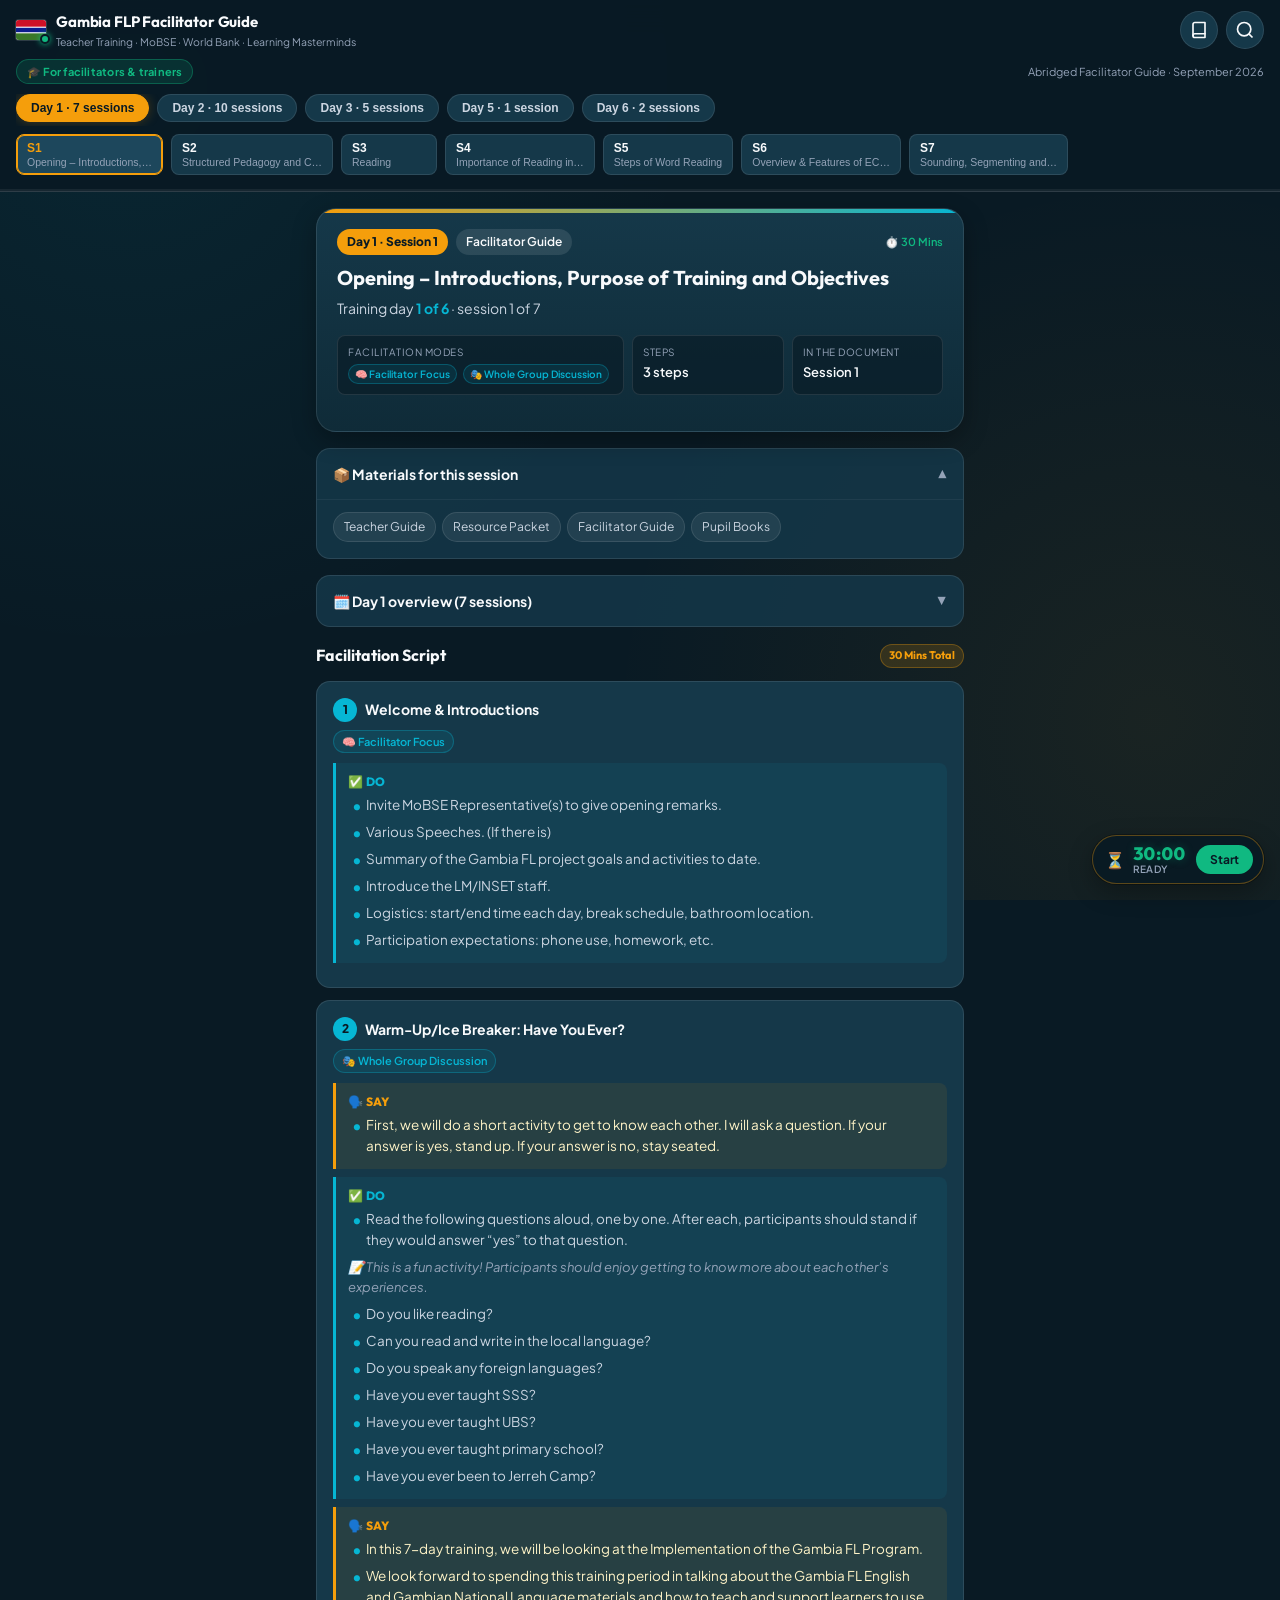
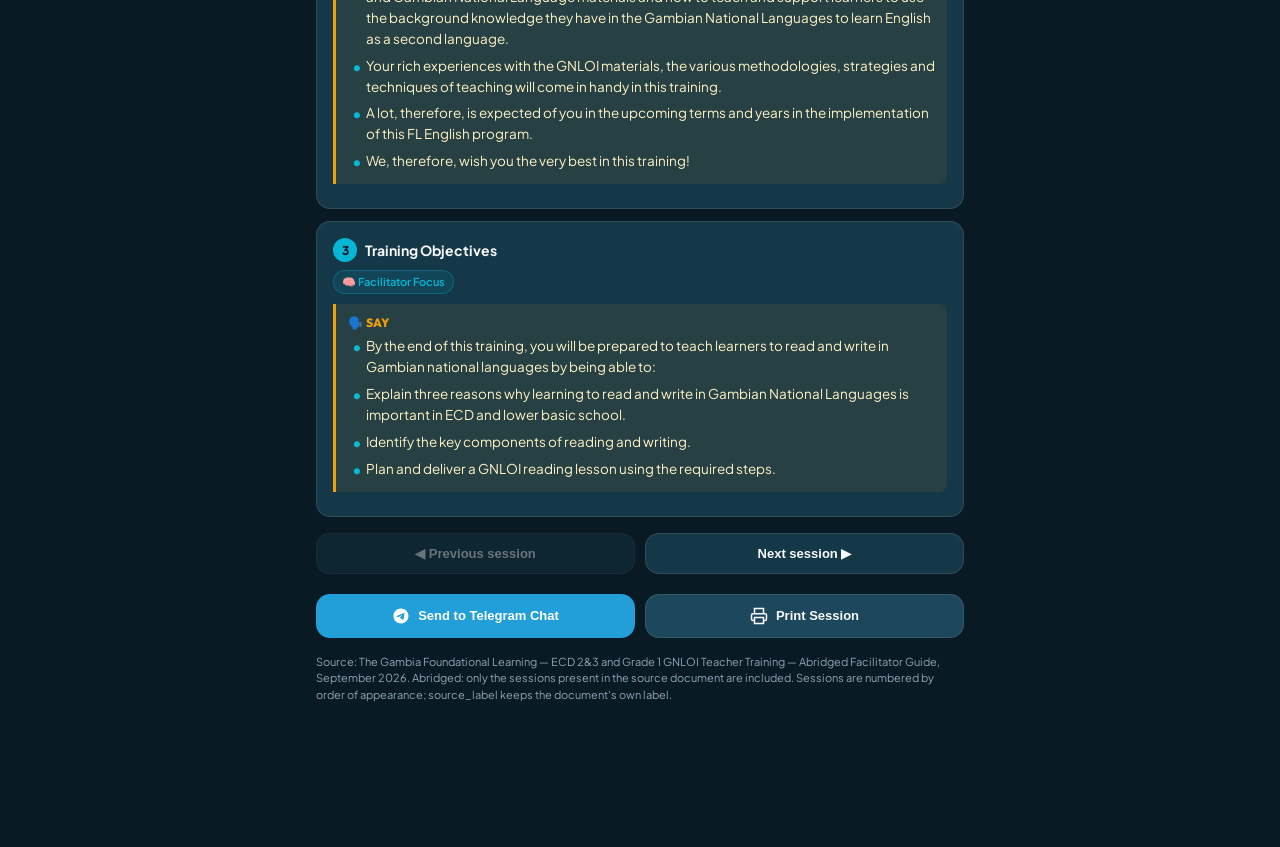
==== facilitator.html @ daa7725f "feat: Facilitator Guide page (abridged teacher-training agenda, Sept 2026) Adds facilitator.html + f" ====
<!DOCTYPE html>
<html lang="en">
<head>
  <meta charset="UTF-8">
  <meta name="viewport" content="width=device-width, initial-scale=1.0, maximum-scale=1.0, user-scalable=no">
  <title>Gambia FLP - Facilitator Guide (Teacher Training)</title>
  <meta name="description" content="Abridged Literacy Facilitator Guide for the Gambia Foundational Learning Programme ECD 2&3 and Grade 1 GNLOI teacher training - session-by-session facilitation scripts for trainers.">
  <meta name="theme-color" content="#0d3b4c">
  <link rel="icon" type="image/png" sizes="192x192" href="icon-192.png">
  <link rel="apple-touch-icon" href="apple-touch-icon.png">
  <meta name="apple-mobile-web-app-capable" content="yes">
  <meta name="apple-mobile-web-app-status-bar-style" content="black-translucent">
  <meta name="apple-mobile-web-app-title" content="Gambia FLP">
  <meta name="mobile-web-app-capable" content="yes">

  <link rel="preconnect" href="https://fonts.googleapis.com">
  <link rel="preconnect" href="https://fonts.gstatic.com" crossorigin>
  <link href="https://fonts.googleapis.com/css2?family=Outfit:wght@400;500;600;700;800&family=Plus+Jakarta+Sans:wght@400;500;600;700&display=swap" rel="stylesheet">

  <!-- Telegram WebApp SDK -->
  <script src="https://telegram.org/js/telegram-web-app.js"></script>

  <link rel="stylesheet" href="styles.css?v=3.6">
  <link rel="manifest" href="manifest.json?v=3.6">
</head>
<body class="facilitator-page">
  <header class="app-header" id="app-header">
    <div class="header-top">
      <div class="brand-badge">
        <span class="flag-icon" role="img" aria-label="The Gambia"><svg viewBox="0 0 36 24" width="30" height="20" xmlns="http://www.w3.org/2000/svg"><rect width="36" height="24" fill="#fff"/><rect width="36" height="8" fill="#ce1126"/><rect y="9.333" width="36" height="5.333" fill="#0c1c8c"/><rect y="16" width="36" height="8" fill="#3a7728"/></svg><span class="status-dot" id="online-badge" title="Cached offline - works without internet"><span class="sr-only" id="status-text">Cached Offline</span></span></span>
        <div class="brand-text">
          <span class="brand-title">Gambia FLP Facilitator Guide</span>
          <span class="brand-subtitle">Teacher Training · MoBSE · World Bank · Learning Masterminds</span>
        </div>
      </div>
      <div class="header-actions">
        <a class="icon-btn hub-link" id="hub-link" href="./" title="Back to the Teacher Hub (daily lessons)" aria-label="Teacher Hub">
          <svg width="18" height="18" viewBox="0 0 24 24" fill="none" stroke="currentColor" stroke-width="2.2" stroke-linecap="round" stroke-linejoin="round"><path d="M4 19.5A2.5 2.5 0 0 1 6.5 17H20"/><path d="M6.5 2H20v20H6.5A2.5 2.5 0 0 1 4 19.5v-15A2.5 2.5 0 0 1 6.5 2z"/></svg>
        </a>
        <button class="icon-btn" id="search-toggle-btn" title="Search the facilitator guide" aria-label="Search">
          <svg width="20" height="20" viewBox="0 0 24 24" fill="none" stroke="currentColor" stroke-width="2"><circle cx="11" cy="11" r="8"/><line x1="21" y1="21" x2="16.65" y2="16.65"/></svg>
        </button>
      </div>
    </div>

    <!-- Audience strip: this guide is for trainers, not classroom teachers -->
    <div class="fac-audience-row">
      <span class="fac-audience-badge">🎓 For facilitators &amp; trainers</span>
      <span class="fac-guide-version" id="fac-guide-version">Abridged Facilitator Guide · September 2026</span>
    </div>

    <!-- Training day pills -->
    <nav class="week-nav" id="day-nav" aria-label="Select training day">
      <div class="week-scroll-container" id="day-scroll-container">
        <!-- Rendered via JS -->
      </div>
    </nav>

    <!-- Session chips for the selected day -->
    <nav class="fac-session-nav" id="session-nav" aria-label="Select session">
      <div class="week-scroll-container" id="session-scroll-container">
        <!-- Rendered via JS -->
      </div>
    </nav>

    <div class="timer-progress-track" aria-hidden="true">
      <div class="timer-progress-fill" id="timer-progress-fill"></div>
    </div>
  </header>

  <!-- Search overlay -->
  <div class="search-overlay hidden" id="search-overlay">
    <div class="search-box">
      <div class="search-input-wrap">
        <svg width="18" height="18" viewBox="0 0 24 24" fill="none" stroke="currentColor" stroke-width="2"><circle cx="11" cy="11" r="8"/><line x1="21" y1="21" x2="16.65" y2="16.65"/></svg>
        <input type="text" id="search-input" placeholder="Search sessions: screener, blending, PLC, songs..." autocomplete="off">
        <button class="search-close-btn" id="search-close-btn">&times;</button>
      </div>
      <div class="search-results" id="search-results"></div>
    </div>
  </div>

  <main class="main-content" id="main-content">

    <!-- Session hero card -->
    <section class="lesson-hero-card" id="session-hero-card">
      <div class="hero-top-meta">
        <span class="lesson-badge" id="hero-session-badge">Day 1 · Session 1</span>
        <span class="lesson-type-badge" id="hero-type-badge">Facilitator Guide</span>
        <span class="timing-badge" id="hero-timing-badge">⏱️ 30 Mins</span>
      </div>
      <h1 class="lesson-title" id="hero-session-title">Session title</h1>
      <p class="lesson-theme" id="hero-session-sub">Training day 1 of 6</p>

      <div class="quick-specs-grid">
        <div class="spec-card">
          <span class="spec-label">Facilitation modes</span>
          <span class="spec-val" id="hero-modes">—</span>
        </div>
        <div class="spec-card">
          <span class="spec-label">Steps</span>
          <span class="spec-val" id="hero-steps">—</span>
        </div>
        <div class="spec-card">
          <span class="spec-label">In the document</span>
          <span class="spec-val" id="hero-source-label">—</span>
        </div>
      </div>
    </section>

    <!-- Materials + day overview -->
    <section class="meta-drawer-card">
      <details class="accordion-details" open>
        <summary class="accordion-summary">
          <span class="summary-title">📦 Materials for this session</span>
          <span class="summary-arrow">▼</span>
        </summary>
        <div class="drawer-content">
          <div class="materials-block">
            <div id="materials-tags" class="tag-cloud"></div>
          </div>
        </div>
      </details>
    </section>

    <section class="meta-drawer-card">
      <details class="accordion-details">
        <summary class="accordion-summary">
          <span class="summary-title" id="day-overview-title">🗓️ Day overview</span>
          <span class="summary-arrow">▼</span>
        </summary>
        <div class="drawer-content">
          <ol class="fac-day-overview" id="day-overview-list"></ol>
        </div>
      </details>
    </section>

    <!-- Facilitation steps -->
    <section class="lesson-steps-container" id="steps-container">
      <h2 class="section-heading">
        <span>Facilitation Script</span>
        <span class="badge-total-time" id="steps-total-time">30 Mins Total</span>
      </h2>
      <div class="steps-list" id="steps-list"></div>
    </section>

    <!-- Prev / next -->
    <section class="fac-pager">
      <button class="action-btn fac-pager-btn" id="prev-session-btn" type="button">◀ Previous session</button>
      <button class="action-btn fac-pager-btn" id="next-session-btn" type="button">Next session ▶</button>
    </section>

    <section class="action-footer">
      <button class="action-btn share-tg-btn" id="share-session-btn" type="button">
        <svg width="18" height="18" viewBox="0 0 24 24" fill="currentColor"><path d="M12 2C6.48 2 2 6.48 2 12s4.48 10 10 10 10-4.48 10-10S17.52 2 12 2zm4.64 6.8c-.15 1.58-.8 5.42-1.13 7.19-.14.75-.42 1-.68 1.03-.58.05-1.02-.38-1.58-.75-.88-.58-1.38-.94-2.23-1.5-.99-.65-.35-1.01.22-1.59.15-.15 2.71-2.48 2.76-2.69a.2.2 0 00-.05-.18c-.06-.05-.14-.03-.21-.02-.09.02-1.49.95-4.22 2.79-.4.27-.76.41-1.08.4-.36-.01-1.04-.2-1.55-.37-.63-.2-1.12-.31-1.08-.66.02-.18.27-.36.74-.55 2.92-1.27 4.86-2.11 5.83-2.52 2.77-1.16 3.35-1.36 3.73-1.36.08 0 .27.02.39.12.1.08.13.19.14.27-.01.06.01.24 0 .38z"/></svg>
        <span>Send to Telegram Chat</span>
      </button>
      <button class="action-btn print-card-btn" id="print-session-btn" type="button">
        <svg width="18" height="18" viewBox="0 0 24 24" fill="none" stroke="currentColor" stroke-width="2"><polyline points="6 9 6 2 18 2 18 9"/><path d="M6 18H4a2 2 0 0 1-2-2v-5a2 2 0 0 1 2-2h16a2 2 0 0 1 2 2v5a2 2 0 0 1-2 2h-2"/><rect x="6" y="14" width="12" height="8"/></svg>
        <span>Print Session</span>
      </button>
    </section>

    <p class="fac-source-note" id="fac-source-note"></p>
  </main>

  <!-- Session timer (same dock as the classroom timer) -->
  <div class="timer-fab" id="session-timer-bar" role="group" aria-label="Session timer">
    <div class="timer-display">
      <span class="timer-icon" aria-hidden="true">⏳</span>
      <div class="timer-readout">
        <span class="timer-clock" id="timer-clock">30:00</span>
        <span class="timer-status" id="timer-status">Ready</span>
      </div>
    </div>
    <div class="timer-buttons">
      <button class="btn-timer btn-timer-subtle hidden" id="timer-reset-btn" title="Reset timer" aria-label="Reset timer">↺</button>
      <button class="btn-timer" id="timer-start-btn">Start</button>
    </div>
  </div>

  <div class="toast-notification hidden" id="toast-notification"></div>

  <script src="facilitator.js?v=3.6"></script>
  <script>
    if ('serviceWorker' in navigator) {
      navigator.serviceWorker.register('sw.js?v=3.6').then(function(reg) { reg.update(); })
        .catch(function(err) { console.warn('SW registration:', err); });
    }
  </script>
</body>
</html>
---- styles.css ----
/* ==========================================================================
   Gambia FLP - Modern Interactive Teacher Guide Design System
   ========================================================================== */

:root {
  /* Color Palette */
  --bg-primary: #091a24;
  --bg-secondary: #0f2b38;
  --bg-surface: #153849;
  --bg-surface-elevated: #1d475c;
  --bg-card: rgba(21, 56, 73, 0.85);
  
  --text-primary: #f8fafc;
  --text-secondary: #cbd5e1;
  --text-muted: #94a3b8;
  
  --accent-gold: #f59e0b;
  --accent-gold-glow: rgba(245, 158, 11, 0.25);
  --accent-emerald: #10b981;
  --accent-emerald-glow: rgba(16, 185, 129, 0.25);
  --accent-cyan: #06b6d4;
  --accent-rose: #f43f5e;
  
  --border-subtle: rgba(255, 255, 255, 0.1);
  --border-focus: rgba(245, 158, 11, 0.6);
  
  --font-heading: 'Outfit', -apple-system, BlinkMacSystemFont, 'Segoe UI', Roboto, sans-serif;
  --font-body: 'Plus Jakarta Sans', -apple-system, BlinkMacSystemFont, 'Segoe UI', Roboto, sans-serif;
  
  --radius-sm: 8px;
  --radius-md: 14px;
  --radius-lg: 20px;
  --radius-pill: 9999px;
  
  --shadow-sm: 0 2px 8px rgba(0, 0, 0, 0.2);
  --shadow-md: 0 8px 24px rgba(0, 0, 0, 0.3);
  --shadow-lg: 0 16px 40px rgba(0, 0, 0, 0.45);
}

/* Reset & Base */
* {
  box-sizing: border-box;
  margin: 0;
  padding: 0;
  -webkit-tap-highlight-color: transparent;
}

body {
  font-family: var(--font-body);
  background: var(--bg-primary);
  color: var(--text-primary);
  line-height: 1.6;
  min-height: 100vh;
  padding-bottom: 40px;
  overflow-x: hidden;
  background-image: 
    radial-gradient(circle at 10% 10%, rgba(6, 182, 212, 0.08) 0%, transparent 40%),
    radial-gradient(circle at 90% 80%, rgba(245, 158, 11, 0.07) 0%, transparent 40%);
  background-attachment: fixed;
}

/* ==========================================================================
   Header Section
   ========================================================================== */

.app-header {
  position: sticky;
  top: 0;
  z-index: 100;
  background: rgba(9, 26, 36, 0.92);
  backdrop-filter: blur(16px);
  -webkit-backdrop-filter: blur(16px);
  border-bottom: 1px solid var(--border-subtle);
  padding: 10px 16px 8px;
}

.sr-only {
  position: absolute;
  width: 1px;
  height: 1px;
  overflow: hidden;
  clip: rect(0 0 0 0);
  white-space: nowrap;
}

.header-top {
  display: flex;
  justify-content: space-between;
  align-items: center;
  gap: 8px;
  margin-bottom: 8px;
}

/* Brand block is a single-height row: title and subtitle each stay on one
   line and truncate rather than wrapping the header taller on small phones. */
.brand-badge {
  display: flex;
  align-items: center;
  gap: 10px;
  flex: 1;
  min-width: 0;
}

.flag-icon {
  position: relative;
  display: flex;
  flex-shrink: 0;
  line-height: 0;
}

/* Offline-ready indicator: a green dot on the flag's corner instead of a
   full-width "Cached Offline" badge row. */
.flag-icon .status-dot {
  position: absolute;
  right: -4px;
  bottom: -4px;
  width: 10px;
  height: 10px;
  border: 2px solid var(--bg-primary);
  box-shadow: 0 0 6px var(--accent-emerald);
}

.flag-icon svg {
  border-radius: 3px;
  box-shadow: 0 0 0 1px rgba(255, 255, 255, 0.15);
}

.brand-text {
  display: flex;
  flex-direction: column;
  min-width: 0;
}

.brand-title {
  font-family: var(--font-heading);
  font-weight: 700;
  font-size: 15px;
  color: var(--text-primary);
  letter-spacing: -0.01em;
  white-space: nowrap;
  overflow: hidden;
  text-overflow: ellipsis;
}

.brand-subtitle {
  font-size: 10.5px;
  color: var(--text-muted);
  white-space: nowrap;
  overflow: hidden;
  text-overflow: ellipsis;
}

.header-actions {
  display: flex;
  gap: 8px;
  align-items: center;
  flex-shrink: 0;
}

.icon-btn {
  background: var(--bg-surface);
  border: 1px solid var(--border-subtle);
  color: var(--text-primary);
  width: 38px;
  height: 38px;
  border-radius: var(--radius-pill);
  display: flex;
  align-items: center;
  justify-content: center;
  cursor: pointer;
  transition: all 0.2s ease;
}

.icon-btn:hover {
  background: var(--bg-surface-elevated);
  transform: translateY(-1px);
}

/* Coach lives as a floating bubble bottom-left, mirroring the timer dock,
   so the header row is left to the brand alone. */
.coach-fab {
  position: fixed;
  left: 16px;
  bottom: calc(16px + env(safe-area-inset-bottom, 0px));
  z-index: 500;
  display: inline-flex;
  align-items: center;
  gap: 6px;
  height: 44px;
  padding: 0 16px 0 12px;
  border-radius: var(--radius-pill);
  background: linear-gradient(135deg, rgba(245, 158, 11, 0.28), rgba(244, 63, 94, 0.28)), rgba(9, 26, 36, 0.94);
  backdrop-filter: blur(14px);
  -webkit-backdrop-filter: blur(14px);
  border: 1px solid rgba(245, 158, 11, 0.45);
  color: var(--text-primary);
  font-family: inherit;
  font-weight: 700;
  font-size: 13px;
  cursor: pointer;
  box-shadow: var(--shadow-md), 0 0 0 1px rgba(0, 0, 0, 0.3);
  transition: all 0.2s ease;
}

.coach-fab:hover {
  filter: brightness(1.15);
  transform: translateY(-1px);
}

.ai-sparkle {
  font-size: 14px;
  animation: pulse-glow 2s infinite ease-in-out;
}

/* Selector Row */
.selector-row {
  display: flex;
  align-items: center;
  gap: 8px;
  margin-bottom: 8px;
}

.language-dropdown-wrapper {
  flex: 1;
  min-width: 140px;
}

.grade-dropdown-wrapper {
  min-width: 124px;
}

.selector-row .icon-btn {
  flex-shrink: 0;
}

.custom-select {
  width: 100%;
  background: var(--bg-surface);
  color: var(--text-primary);
  border: 1px solid var(--border-subtle);
  padding: 8px 12px;
  border-radius: var(--radius-sm);
  font-size: 13px;
  font-weight: 600;
  outline: none;
  cursor: pointer;
}

.custom-select:focus {
  border-color: var(--border-focus);
}

.grade-tag {
  background: rgba(6, 182, 212, 0.15);
  color: var(--accent-cyan);
  border: 1px solid rgba(6, 182, 212, 0.3);
  padding: 6px 10px;
  border-radius: var(--radius-sm);
  font-size: 12px;
  font-weight: 700;
}

/* Install-as-app button: shown only while the browser can install */
.install-btn {
  background: linear-gradient(135deg, rgba(6, 182, 212, 0.18), rgba(16, 185, 129, 0.18));
  border-color: rgba(6, 182, 212, 0.45);
  color: var(--accent-cyan);
}

.online-status-badge {
  display: flex;
  align-items: center;
  gap: 6px;
  background: rgba(16, 185, 129, 0.15);
  border: 1px solid rgba(16, 185, 129, 0.3);
  padding: 6px 10px;
  border-radius: var(--radius-sm);
  font-size: 11px;
  font-weight: 600;
  color: var(--accent-emerald);
}

.status-dot {
  width: 6px;
  height: 6px;
  border-radius: 50%;
  background: var(--accent-emerald);
  box-shadow: 0 0 8px var(--accent-emerald);
}

/* Week Scroller */
.week-nav {
  margin-bottom: 8px;
}

.week-scroll-container {
  display: flex;
  gap: 8px;
  overflow-x: auto;
  padding-bottom: 4px;
  scrollbar-width: none;
}
.week-scroll-container::-webkit-scrollbar {
  display: none;
}

.week-pill {
  flex-shrink: 0;
  background: var(--bg-surface);
  border: 1px solid var(--border-subtle);
  padding: 6px 14px;
  border-radius: var(--radius-pill);
  color: var(--text-secondary);
  font-size: 12px;
  font-weight: 600;
  cursor: pointer;
  transition: all 0.2s ease;
  white-space: nowrap;
}

.week-pill.active {
  background: var(--accent-gold);
  color: #091a24;
  border-color: var(--accent-gold);
  font-weight: 700;
  box-shadow: 0 0 12px var(--accent-gold-glow);
}

/* Day Selector */
.day-nav {
  display: grid;
  grid-template-columns: repeat(5, 1fr);
  gap: 6px;
}

.day-btn {
  background: var(--bg-surface);
  border: 1px solid var(--border-subtle);
  border-radius: var(--radius-sm);
  padding: 8px 4px;
  display: flex;
  flex-direction: column;
  align-items: center;
  cursor: pointer;
  transition: all 0.2s ease;
}

.day-btn .day-label {
  font-size: 13px;
  font-weight: 700;
  color: var(--text-primary);
}

.day-btn .day-sub {
  font-size: 10px;
  color: var(--text-muted);
}

.day-btn.active {
  background: var(--bg-surface-elevated);
  border-color: var(--accent-gold);
  box-shadow: inset 0 0 0 1px var(--accent-gold);
}
.day-btn.active .day-label {
  color: var(--accent-gold);
}

/* Session A / B toggle (Grade 1 national languages: two 30-min sessions a day).
   Hidden for single-session lessons, so ECD layouts are unchanged. */
.session-nav {
  display: grid;
  grid-template-columns: repeat(2, 1fr);
  gap: 6px;
  margin-top: 6px;
}

.session-btn {
  background: var(--bg-surface);
  border: 1px solid var(--border-subtle);
  border-radius: var(--radius-sm);
  padding: 7px 8px;
  display: flex;
  flex-direction: column;
  align-items: center;
  gap: 1px;
  cursor: pointer;
  transition: all 0.2s ease;
  min-width: 0;
}

.session-btn .session-label {
  font-size: 12px;
  font-weight: 700;
  color: var(--text-primary);
  letter-spacing: 0.02em;
}

.session-btn .session-sub {
  font-size: 10px;
  color: var(--text-muted);
  white-space: nowrap;
  overflow: hidden;
  text-overflow: ellipsis;
  max-width: 100%;
}

.session-btn.active {
  background: var(--bg-surface-elevated);
  border-color: var(--accent-cyan);
  box-shadow: inset 0 0 0 1px var(--accent-cyan);
}
.session-btn.active .session-label {
  color: var(--accent-cyan);
}

/* ==========================================================================
   Main Content
   ========================================================================== */

.main-content {
  padding: 16px 16px 104px;
  max-width: 680px;
  margin: 0 auto;
}

/* Hero Lesson Card */
.lesson-hero-card {
  background: linear-gradient(180deg, var(--bg-surface) 0%, var(--bg-secondary) 100%);
  border: 1px solid var(--border-subtle);
  border-radius: var(--radius-lg);
  padding: 20px;
  margin-bottom: 16px;
  box-shadow: var(--shadow-md);
  position: relative;
  overflow: hidden;
}

.lesson-hero-card::before {
  content: '';
  position: absolute;
  top: 0;
  left: 0;
  right: 0;
  height: 4px;
  background: linear-gradient(90deg, var(--accent-gold), var(--accent-cyan));
}

.hero-top-meta {
  display: flex;
  align-items: center;
  gap: 8px;
  margin-bottom: 10px;
  flex-wrap: wrap;
}

.lesson-badge {
  background: var(--accent-gold);
  color: #091a24;
  font-weight: 800;
  font-size: 12px;
  padding: 3px 10px;
  border-radius: var(--radius-pill);
}

.lesson-type-badge {
  background: rgba(255, 255, 255, 0.1);
  color: var(--text-primary);
  font-weight: 600;
  font-size: 12px;
  padding: 3px 10px;
  border-radius: var(--radius-pill);
}

.timing-badge {
  font-size: 11px;
  color: var(--accent-emerald);
  font-weight: 600;
  margin-left: auto;
}

.lesson-title {
  font-family: var(--font-heading);
  font-size: 20px;
  font-weight: 700;
  color: var(--text-primary);
  margin-bottom: 6px;
  line-height: 1.3;
}

.lesson-theme {
  font-size: 14px;
  color: var(--text-secondary);
  margin-bottom: 16px;
}

.lesson-theme strong {
  color: var(--accent-cyan);
}

/* Quick Specs Grid */
.quick-specs-grid {
  display: grid;
  grid-template-columns: repeat(3, 1fr);
  gap: 8px;
  margin-bottom: 16px;
}

.spec-card {
  background: rgba(9, 26, 36, 0.6);
  border: 1px solid var(--border-subtle);
  border-radius: var(--radius-sm);
  padding: 8px 10px;
  display: flex;
  flex-direction: column;
}

.spec-label {
  font-size: 10px;
  text-transform: uppercase;
  color: var(--text-muted);
  letter-spacing: 0.05em;
  margin-bottom: 2px;
}

.spec-val {
  font-size: 13px;
  font-weight: 600;
  color: var(--text-primary);
  white-space: nowrap;
  overflow: hidden;
  text-overflow: ellipsis;
}

.highlight-letter {
  font-family: var(--font-heading);
  font-size: 18px;
  color: var(--accent-gold);
  font-weight: 800;
}

/* Audio Companion Bar */
.audio-companion-bar {
  background: rgba(6, 182, 212, 0.12);
  border: 1px solid rgba(6, 182, 212, 0.3);
  border-radius: var(--radius-md);
  padding: 12px 14px;
  display: flex;
  flex-direction: column;
  gap: 10px;
  margin-bottom: 14px;
}

.audio-header-row {
  display: flex;
  align-items: center;
  justify-content: space-between;
}

.audio-info {
  display: flex;
  align-items: center;
  gap: 10px;
}

.audio-icon {
  font-size: 22px;
}

.audio-meta {
  display: flex;
  flex-direction: column;
}

.audio-meta strong {
  font-size: 13px;
  color: var(--text-primary);
}

.audio-meta span {
  font-size: 11px;
  color: var(--text-secondary);
}

.play-audio-btn {
  background: var(--accent-cyan);
  color: #091a24;
  border: none;
  padding: 8px 16px;
  border-radius: var(--radius-pill);
  font-size: 12px;
  font-weight: 700;
  display: flex;
  align-items: center;
  gap: 6px;
  cursor: pointer;
  transition: all 0.2s ease;
}

.play-audio-btn:hover {
  filter: brightness(1.1);
  transform: scale(1.03);
}

.play-audio-btn.is-playing {
  background: var(--accent-gold);
  color: #091a24;
  animation: pulse-glow 1.5s infinite ease-in-out;
}

/* Audio Track Selector Chips */
.audio-tracks-row {
  display: flex;
  gap: 6px;
  overflow-x: auto;
  padding-bottom: 2px;
  scrollbar-width: none;
}
.audio-tracks-row::-webkit-scrollbar {
  display: none;
}

.track-chip {
  flex-shrink: 0;
  background: rgba(9, 26, 36, 0.6);
  border: 1px solid var(--border-subtle);
  color: var(--text-secondary);
  font-size: 11px;
  font-weight: 600;
  padding: 4px 10px;
  border-radius: var(--radius-pill);
  cursor: pointer;
  transition: all 0.2s ease;
  display: flex;
  align-items: center;
  gap: 4px;
}

.track-chip:hover {
  background: var(--bg-surface-elevated);
  color: var(--text-primary);
}

.track-chip.active {
  background: var(--accent-cyan);
  color: #091a24;
  border-color: var(--accent-cyan);
  font-weight: 700;
}

/* Audio Seeker / Progress */
.audio-progress-wrap {
  display: flex;
  align-items: center;
  gap: 8px;
  font-size: 11px;
  color: var(--text-muted);
  margin-top: 2px;
}

.audio-seeker-bar {
  flex: 1;
  height: 4px;
  background: rgba(255, 255, 255, 0.1);
  border-radius: 2px;
  overflow: hidden;
  cursor: pointer;
}

.audio-seeker-fill {
  height: 100%;
  width: 0%;
  background: var(--accent-cyan);
  border-radius: 2px;
  transition: width 0.1s linear;
}

/* Floating Classroom Timer Dock
   Lives in the bottom-right corner over the content instead of inside the
   sticky header, so the header no longer spends ~70px of every screen on it. */
.timer-fab {
  position: fixed;
  right: 16px;
  bottom: calc(16px + env(safe-area-inset-bottom, 0px));
  z-index: 500;
  display: flex;
  align-items: center;
  gap: 10px;
  padding: 8px 10px 8px 12px;
  background: rgba(9, 26, 36, 0.94);
  backdrop-filter: blur(14px);
  -webkit-backdrop-filter: blur(14px);
  border: 1px solid rgba(245, 158, 11, 0.35);
  border-radius: var(--radius-pill);
  box-shadow: var(--shadow-md), 0 0 0 1px rgba(0, 0, 0, 0.3);
}

.timer-display {
  display: flex;
  align-items: center;
  gap: 8px;
}

.timer-icon {
  font-size: 16px;
}

.timer-readout {
  display: flex;
  flex-direction: column;
  line-height: 1.1;
}

.timer-clock {
  font-family: var(--font-heading);
  font-size: 18px;
  font-weight: 800;
  color: var(--accent-emerald);
  letter-spacing: 0.05em;
  text-shadow: 0 0 10px rgba(16, 185, 129, 0.3);
  font-variant-numeric: tabular-nums;
}

.timer-clock.timer-running {
  color: var(--accent-gold);
  text-shadow: 0 0 12px rgba(245, 158, 11, 0.4);
}

.timer-clock.timer-warning {
  color: var(--accent-rose);
  animation: pulse-glow 1s infinite ease-in-out;
}

.timer-status {
  font-size: 10px;
  color: var(--text-muted);
  font-weight: 600;
  text-transform: uppercase;
  letter-spacing: 0.04em;
}

.timer-buttons {
  display: flex;
  gap: 6px;
}

.btn-timer {
  background: var(--accent-emerald);
  color: #091a24;
  border: none;
  padding: 7px 14px;
  border-radius: var(--radius-pill);
  font-family: inherit;
  font-size: 12px;
  font-weight: 700;
  cursor: pointer;
  transition: all 0.2s ease;
}

.btn-timer:hover {
  filter: brightness(1.1);
  transform: translateY(-1px);
}

.btn-timer-subtle {
  background: transparent;
  color: var(--text-muted);
  border: 1px solid var(--border-subtle);
  width: 32px;
  padding: 7px 0;
  font-size: 14px;
  line-height: 1;
}

.btn-timer-subtle:hover {
  background: rgba(255, 255, 255, 0.05);
  color: var(--text-primary);
}

/* Lesson progress hairline pinned to the header's bottom edge (zero height in flow) */
.timer-progress-track {
  position: absolute;
  left: 0;
  right: 0;
  bottom: -1px;
  height: 3px;
  background: rgba(255, 255, 255, 0.06);
  overflow: hidden;
}

.timer-progress-fill {
  height: 100%;
  width: 0%;
  background: linear-gradient(90deg, var(--accent-emerald), var(--accent-gold));
  transition: width 0.5s ease;
}

/* Inline Step Audio Play Button */
.step-audio-btn {
  background: rgba(6, 182, 212, 0.15);
  border: 1px solid rgba(6, 182, 212, 0.3);
  color: var(--accent-cyan);
  padding: 3px 10px;
  border-radius: var(--radius-pill);
  font-size: 11px;
  font-weight: 700;
  cursor: pointer;
  display: inline-flex;
  align-items: center;
  gap: 4px;
  margin-left: auto;
  transition: all 0.2s ease;
}

.step-audio-btn:hover {
  background: var(--accent-cyan);
  color: #091a24;
}

/* ==========================================================================
   Accordion / Outcomes & Materials
   ========================================================================== */

.meta-drawer-card {
  background: var(--bg-card);
  border: 1px solid var(--border-subtle);
  border-radius: var(--radius-md);
  margin-bottom: 16px;
  overflow: hidden;
}

.accordion-summary {
  padding: 14px 16px;
  display: flex;
  justify-content: space-between;
  align-items: center;
  cursor: pointer;
  user-select: none;
  font-weight: 700;
  font-size: 14px;
  color: var(--text-primary);
}

.accordion-summary::-webkit-details-marker {
  display: none;
}

.summary-arrow {
  font-size: 11px;
  color: var(--text-muted);
  transition: transform 0.2s ease;
}

.accordion-details[open] .summary-arrow {
  transform: rotate(180deg);
}

.drawer-content {
  padding: 0 16px 16px;
  border-top: 1px solid rgba(255, 255, 255, 0.05);
}

.outcomes-block, .materials-block {
  margin-top: 12px;
}

.drawer-content h3 {
  font-size: 12px;
  text-transform: uppercase;
  color: var(--accent-gold);
  letter-spacing: 0.05em;
  margin-bottom: 8px;
}

.styled-list {
  padding-left: 18px;
  color: var(--text-secondary);
  font-size: 13px;
}

.styled-list li {
  margin-bottom: 4px;
}

.tag-cloud {
  display: flex;
  flex-wrap: wrap;
  gap: 6px;
}

.tag-item {
  background: rgba(255, 255, 255, 0.07);
  border: 1px solid var(--border-subtle);
  padding: 4px 10px;
  border-radius: var(--radius-pill);
  font-size: 12px;
  color: var(--text-secondary);
}

/* ==========================================================================
   Step-by-Step Lesson Guidance
   ========================================================================== */

.section-heading {
  display: flex;
  justify-content: space-between;
  align-items: center;
  font-family: var(--font-heading);
  font-size: 16px;
  font-weight: 700;
  color: var(--text-primary);
  margin-bottom: 12px;
}

.badge-total-time {
  font-size: 11px;
  background: rgba(245, 158, 11, 0.15);
  color: var(--accent-gold);
  border: 1px solid rgba(245, 158, 11, 0.3);
  padding: 2px 8px;
  border-radius: var(--radius-pill);
}

.steps-list {
  display: flex;
  flex-direction: column;
  gap: 12px;
}

.step-card {
  background: var(--bg-surface);
  border: 1px solid var(--border-subtle);
  border-radius: var(--radius-md);
  padding: 16px;
  transition: all 0.2s ease;
  position: relative;
}

.step-card:hover {
  border-color: rgba(255, 255, 255, 0.2);
}

.step-card-header {
  display: flex;
  justify-content: space-between;
  align-items: center;
  margin-bottom: 10px;
}

.step-title-wrap {
  display: flex;
  align-items: center;
  gap: 8px;
}

.step-num-badge {
  width: 24px;
  height: 24px;
  border-radius: 50%;
  background: var(--accent-cyan);
  color: #091a24;
  font-weight: 800;
  font-size: 12px;
  display: flex;
  align-items: center;
  justify-content: center;
}

.step-title {
  font-size: 14px;
  font-weight: 700;
  color: var(--text-primary);
}

.step-duration {
  font-size: 11px;
  color: var(--accent-gold);
  font-weight: 600;
  background: rgba(245, 158, 11, 0.1);
  padding: 2px 6px;
  border-radius: 4px;
}

.step-body {
  font-size: 13.5px;
  color: var(--text-secondary);
  line-height: 1.6;
}

.step-bullet-list {
  padding-left: 0;
  list-style: none;
  margin: 6px 0;
  display: flex;
  flex-direction: column;
  gap: 6px;
}

.bullet-item {
  position: relative;
  padding-left: 18px;
  line-height: 1.55;
  color: var(--text-secondary);
}

.bullet-item::before {
  content: "•";
  position: absolute;
  left: 4px;
  color: var(--accent-cyan);
  font-weight: 800;
  font-size: 14px;
}

.step-subheading {
  font-family: var(--font-heading);
  font-size: 13px;
  font-weight: 700;
  color: var(--accent-gold);
  margin: 12px 0 6px;
  display: flex;
  align-items: center;
  gap: 4px;
}

.step-paragraph {
  margin-bottom: 8px;
  line-height: 1.6;
  color: var(--text-secondary);
}

/* Teacher Script Formatting inside Step Body */
.teacher-dialogue {
  background: rgba(245, 158, 11, 0.1);
  border-left: 3px solid var(--accent-gold);
  padding: 8px 12px;
  border-radius: 0 var(--radius-sm) var(--radius-sm) 0;
  margin: 6px 0;
  color: #fef08a;
  font-size: 13.5px;
  line-height: 1.5;
}

.teacher-dialogue strong {
  color: var(--accent-gold);
}

.words-highlight-box {
  background: rgba(6, 182, 212, 0.1);
  border: 1px solid rgba(6, 182, 212, 0.3);
  padding: 8px 12px;
  border-radius: var(--radius-sm);
  color: var(--accent-cyan);
  margin: 6px 0;
  font-size: 13px;
}

/* ==========================================================================
   Homework & Action Buttons
   ========================================================================== */

.homework-card {
  background: rgba(16, 185, 129, 0.08);
  border: 1px solid rgba(16, 185, 129, 0.25);
  border-radius: var(--radius-md);
  padding: 16px;
  margin: 16px 0;
}

.hw-header {
  display: flex;
  align-items: center;
  gap: 8px;
  margin-bottom: 6px;
}

.hw-header h3 {
  font-size: 14px;
  font-weight: 700;
  color: var(--accent-emerald);
}

.hw-content {
  font-size: 13px;
  color: var(--text-secondary);
}

.action-footer {
  display: grid;
  grid-template-columns: 1fr 1fr;
  gap: 10px;
  margin-top: 20px;
}

.action-btn {
  padding: 12px 14px;
  border-radius: var(--radius-md);
  font-size: 13px;
  font-weight: 700;
  display: flex;
  align-items: center;
  justify-content: center;
  gap: 8px;
  cursor: pointer;
  border: none;
  transition: all 0.2s ease;
}

.share-tg-btn {
  background: #229ed9;
  color: white;
}

.print-card-btn {
  background: var(--bg-surface-elevated);
  color: var(--text-primary);
  border: 1px solid var(--border-subtle);
}

/* ==========================================================================
   Modals & Overlays (AI Coach & Search)
   ========================================================================== */

.hidden {
  display: none !important;
}

.search-overlay, .coach-modal-overlay {
  position: fixed;
  inset: 0;
  z-index: 1000;
  background: rgba(0, 0, 0, 0.75);
  backdrop-filter: blur(8px);
  display: flex;
  justify-content: center;
  align-items: flex-end;
  animation: fadeIn 0.2s ease;
}

.search-box, .coach-modal-card {
  width: 100%;
  max-width: 600px;
  background: var(--bg-secondary);
  border-radius: var(--radius-lg) var(--radius-lg) 0 0;
  border: 1px solid var(--border-subtle);
  border-bottom: none;
  padding: 20px 16px;
  max-height: 85vh;
  display: flex;
  flex-direction: column;
}

.search-input-wrap, .coach-input-wrap {
  display: flex;
  align-items: center;
  gap: 8px;
  background: var(--bg-surface);
  border: 1px solid var(--border-subtle);
  border-radius: var(--radius-pill);
  padding: 6px 14px;
  margin-bottom: 12px;
}

.search-input-wrap input, .coach-input-wrap input {
  flex: 1;
  background: transparent;
  border: none;
  color: var(--text-primary);
  font-size: 14px;
  outline: none;
}

.search-close-btn, .modal-close-btn {
  background: transparent;
  border: none;
  color: var(--text-muted);
  font-size: 22px;
  cursor: pointer;
}

.search-results {
  overflow-y: auto;
  max-height: 60vh;
  display: flex;
  flex-direction: column;
  gap: 8px;
}

.search-result-item {
  background: var(--bg-surface);
  border: 1px solid var(--border-subtle);
  border-radius: var(--radius-sm);
  padding: 10px 12px;
  cursor: pointer;
}
.search-result-item:hover {
  border-color: var(--accent-gold);
}

/* Coach Modal */
.coach-modal-header {
  display: flex;
  justify-content: space-between;
  align-items: center;
  margin-bottom: 12px;
}

.coach-title-wrap {
  display: flex;
  align-items: center;
  gap: 10px;
}

.coach-avatar {
  width: 34px;
  height: 34px;
  border-radius: 50%;
  background: linear-gradient(135deg, var(--accent-gold), var(--accent-rose));
  display: flex;
  align-items: center;
  justify-content: center;
  font-size: 16px;
}

.coach-title-wrap h3 {
  font-size: 15px;
  font-weight: 700;
  color: var(--text-primary);
}

.coach-title-wrap span {
  font-size: 11px;
  color: var(--text-muted);
}

.coach-messages {
  flex: 1;
  overflow-y: auto;
  max-height: 45vh;
  display: flex;
  flex-direction: column;
  gap: 10px;
  margin-bottom: 12px;
  padding-right: 4px;
}

.coach-msg {
  padding: 10px 14px;
  border-radius: var(--radius-md);
  font-size: 13px;
  line-height: 1.5;
}

.msg-ai {
  background: var(--bg-surface);
  border-left: 3px solid var(--accent-gold);
  align-self: flex-start;
  color: var(--text-primary);
}

.msg-user {
  background: var(--accent-cyan);
  color: #091a24;
  font-weight: 500;
  align-self: flex-end;
  border-bottom-right-radius: 2px;
}

.coach-prompts {
  display: flex;
  gap: 6px;
  overflow-x: auto;
  padding-bottom: 8px;
  margin-bottom: 8px;
}

.prompt-chip {
  flex-shrink: 0;
  background: var(--bg-surface);
  border: 1px solid var(--border-subtle);
  color: var(--text-secondary);
  font-size: 11px;
  padding: 5px 10px;
  border-radius: var(--radius-pill);
  cursor: pointer;
}

.coach-send-btn {
  background: var(--accent-gold);
  border: none;
  width: 32px;
  height: 32px;
  border-radius: 50%;
  display: flex;
  align-items: center;
  justify-content: center;
  color: #091a24;
  cursor: pointer;
}

/* Toast */
.toast-notification {
  position: fixed;
  bottom: calc(84px + env(safe-area-inset-bottom, 0px));
  z-index: 600;
  max-width: calc(100% - 32px);
  text-align: center;
  left: 50%;
  transform: translateX(-50%);
  background: rgba(15, 43, 56, 0.95);
  border: 1px solid var(--accent-cyan);
  color: var(--text-primary);
  padding: 10px 20px;
  border-radius: var(--radius-pill);
  font-size: 13px;
  font-weight: 600;
  z-index: 2000;
  box-shadow: var(--shadow-lg);
  animation: slideUp 0.3s ease;
}

/* Animations */
@keyframes fadeIn {
  from { opacity: 0; }
  to { opacity: 1; }
}

@keyframes slideUp {
  from { transform: translate(-50%, 20px); opacity: 0; }
  to { transform: translate(-50%, 0); opacity: 1; }
}

@keyframes pulse-glow {
  0%, 100% { transform: scale(1); filter: drop-shadow(0 0 2px rgba(245, 158, 11, 0.4)); }
  50% { transform: scale(1.15); filter: drop-shadow(0 0 6px rgba(245, 158, 11, 0.8)); }
}

/* Print Styles */
@media print {
  body {
    background: white;
    color: black;
  }
  .app-header, .timer-fab, .coach-fab, .install-btn, .toast-notification, .action-footer, .coach-modal-overlay, .search-overlay {
    display: none !important;
  }
  .lesson-hero-card, .step-card, .meta-drawer-card, .homework-card {
    background: white !important;
    border: 1px solid #ccc !important;
    color: black !important;
    box-shadow: none !important;
    page-break-inside: avoid;
  }
}

/* Audio companion when the active language has no studio recordings yet.
   Muted rather than hidden, so teachers can see the feature exists and is
   simply not ready for their language. */
.audio-companion-bar.audio-unavailable {
  opacity: 0.72;
}

.audio-companion-bar.audio-unavailable .audio-icon {
  filter: grayscale(1);
}

.play-audio-btn:disabled,
.play-audio-btn[aria-disabled="true"] {
  opacity: 0.45;
  cursor: not-allowed;
  filter: grayscale(0.8);
}

.play-audio-btn:disabled:hover,
.play-audio-btn[aria-disabled="true"]:hover {
  transform: none;
}

/* Fields the extraction did not capture from the source Teacher Guide.
   Shown muted and italic so filler is never mistaken for curriculum. */
.not-extracted {
  opacity: 0.6;
  font-style: italic;
}

/* ==========================================================================
   Facilitator Guide page (facilitator.html) - training agenda for trainers.
   Reuses the header, pills, hero and step cards above; these are the parts
   that have no counterpart in the lesson pages.
   ========================================================================== */

.fac-audience-row {
  display: flex;
  align-items: center;
  justify-content: space-between;
  gap: 8px;
  flex-wrap: wrap;
  margin-bottom: 10px;
}

.fac-audience-badge {
  font-size: 11px;
  font-weight: 700;
  letter-spacing: 0.02em;
  background: rgba(16, 185, 129, 0.15);
  color: var(--accent-emerald);
  border: 1px solid rgba(16, 185, 129, 0.35);
  padding: 3px 10px;
  border-radius: var(--radius-pill);
  white-space: nowrap;
}

.fac-guide-version {
  font-size: 11px;
  color: var(--text-muted);
}

.hub-link {
  text-decoration: none;
  display: inline-flex;
  align-items: center;
  justify-content: center;
}

.fac-session-nav {
  margin-bottom: 4px;
}

.fac-session-chip {
  flex-shrink: 0;
  display: flex;
  flex-direction: column;
  align-items: flex-start;
  gap: 1px;
  min-width: 96px;
  max-width: 170px;
  background: var(--bg-surface);
  border: 1px solid var(--border-subtle);
  border-radius: var(--radius-sm);
  padding: 6px 10px;
  cursor: pointer;
  text-align: left;
  transition: all 0.2s ease;
}

.fac-session-chip .fac-chip-num {
  font-size: 12px;
  font-weight: 800;
  color: var(--text-primary);
}

.fac-session-chip .fac-chip-title {
  font-size: 10.5px;
  color: var(--text-muted);
  white-space: nowrap;
  overflow: hidden;
  text-overflow: ellipsis;
  max-width: 150px;
}

.fac-session-chip.active {
  background: var(--bg-surface-elevated);
  border-color: var(--accent-gold);
  box-shadow: inset 0 0 0 1px var(--accent-gold);
}
.fac-session-chip.active .fac-chip-num {
  color: var(--accent-gold);
}

.fac-mode-chip {
  display: inline-flex;
  align-items: center;
  gap: 4px;
  font-size: 11px;
  font-weight: 600;
  color: var(--accent-cyan);
  background: rgba(6, 182, 212, 0.1);
  border: 1px solid rgba(6, 182, 212, 0.3);
  padding: 2px 8px;
  border-radius: var(--radius-pill);
  margin: 2px 4px 2px 0;
  white-space: nowrap;
}

.spec-card .fac-mode-chip {
  font-size: 10px;
  padding: 1px 6px;
}

.fac-mode-row {
  display: flex;
  flex-wrap: wrap;
  margin: -4px 0 8px;
}

/* Cue groups: the coloured left border says who is doing what */
.fac-cue {
  border-left: 3px solid var(--text-muted);
  background: rgba(255, 255, 255, 0.03);
  border-radius: 0 var(--radius-sm) var(--radius-sm) 0;
  padding: 8px 12px;
  margin: 8px 0;
}

.fac-cue-head {
  margin-bottom: 4px;
  line-height: 1.5;
}

.fac-cue-label {
  font-family: var(--font-heading);
  font-weight: 800;
  font-size: 12px;
  letter-spacing: 0.03em;
  text-transform: uppercase;
}

.fac-cue-text {
  color: var(--text-primary);
}

.fac-cue .step-bullet-list { margin: 4px 0; }
.fac-cue .step-paragraph { margin-bottom: 6px; }
.fac-cue .step-paragraph:last-child { margin-bottom: 0; }

.fac-cue-say {
  border-left-color: var(--accent-gold);
  background: rgba(245, 158, 11, 0.08);
}
.fac-cue-say .fac-cue-label { color: var(--accent-gold); }
.fac-cue-say .fac-cue-text,
.fac-cue-say .bullet-item,
.fac-cue-say .step-paragraph { color: #fef3c7; }

.fac-cue-do {
  border-left-color: var(--accent-cyan);
  background: rgba(6, 182, 212, 0.07);
}
.fac-cue-do .fac-cue-label { color: var(--accent-cyan); }

.fac-cue-ask {
  border-left-color: var(--accent-emerald);
  background: rgba(16, 185, 129, 0.08);
}
.fac-cue-ask .fac-cue-label { color: var(--accent-emerald); }
.fac-cue-ask .fac-cue-text { font-style: italic; }

.fac-cue-display {
  border-left-color: #a78bfa;
  background: rgba(167, 139, 250, 0.08);
}
.fac-cue-display .fac-cue-label { color: #c4b5fd; }

.fac-cue-key {
  border-left-color: var(--accent-rose);
  background: rgba(244, 63, 94, 0.08);
}
.fac-cue-key .fac-cue-label { color: #fda4af; }

.fac-cue-response {
  border-left-color: var(--text-muted);
  background: rgba(148, 163, 184, 0.08);
}
.fac-cue-response .fac-cue-label { color: var(--text-secondary); }

.fac-cue-note,
.fac-note {
  font-style: italic;
  color: var(--text-muted);
}
.fac-cue-note .fac-cue-label { color: var(--text-muted); }

.fac-note {
  margin: 6px 0;
  font-size: 13px;
}

.fac-sub-list {
  margin: 4px 0 4px 14px !important;
}
.fac-sub-list .bullet-item::before {
  content: "◦";
}

.fac-table-wrap {
  overflow-x: auto;
  margin: 8px 0;
  border: 1px solid var(--border-subtle);
  border-radius: var(--radius-sm);
}

.fac-table {
  border-collapse: collapse;
  width: 100%;
  font-size: 12.5px;
  min-width: 320px;
}

.fac-table th,
.fac-table td {
  text-align: left;
  vertical-align: top;
  padding: 6px 8px;
  border-bottom: 1px solid var(--border-subtle);
  border-right: 1px solid var(--border-subtle);
  color: var(--text-secondary);
}
.fac-table th:last-child,
.fac-table td:last-child { border-right: none; }
.fac-table tr:last-child td { border-bottom: none; }

.fac-table th {
  background: rgba(255, 255, 255, 0.05);
  color: var(--text-primary);
  font-weight: 700;
}

.fac-day-overview {
  list-style: none;
  display: flex;
  flex-direction: column;
  gap: 4px;
}

.fac-overview-btn {
  width: 100%;
  text-align: left;
  background: transparent;
  border: 1px solid transparent;
  border-radius: var(--radius-sm);
  padding: 6px 8px;
  color: var(--text-secondary);
  font-size: 13px;
  cursor: pointer;
  display: flex;
  align-items: baseline;
  gap: 8px;
}
.fac-overview-btn:hover { background: rgba(255, 255, 255, 0.04); }
.fac-day-overview li.active .fac-overview-btn {
  border-color: var(--accent-gold);
  color: var(--text-primary);
}

.fac-overview-num {
  font-weight: 800;
  color: var(--accent-gold);
  flex-shrink: 0;
}

.fac-overview-mins {
  margin-left: auto;
  font-size: 11px;
  color: var(--text-muted);
  flex-shrink: 0;
}

.fac-pager {
  display: flex;
  gap: 10px;
  margin: 16px 0 4px;
}

.fac-pager-btn {
  flex: 1;
  background: var(--bg-surface);
  color: var(--text-primary);
  border: 1px solid var(--border-subtle);
}
.fac-pager-btn:disabled {
  opacity: 0.4;
  cursor: not-allowed;
}

.fac-source-note {
  margin-top: 16px;
  font-size: 11px;
  color: var(--text-muted);
  line-height: 1.5;
}

@media print {
  .fac-pager, .fac-session-nav { display: none !important; }
  .fac-cue { border-left-color: #999; background: #f6f6f6; }
  .fac-cue-say .fac-cue-text, .fac-cue-say .bullet-item, .fac-cue-say .step-paragraph,
  .fac-table th, .fac-table td, .fac-cue-text { color: black; }
}
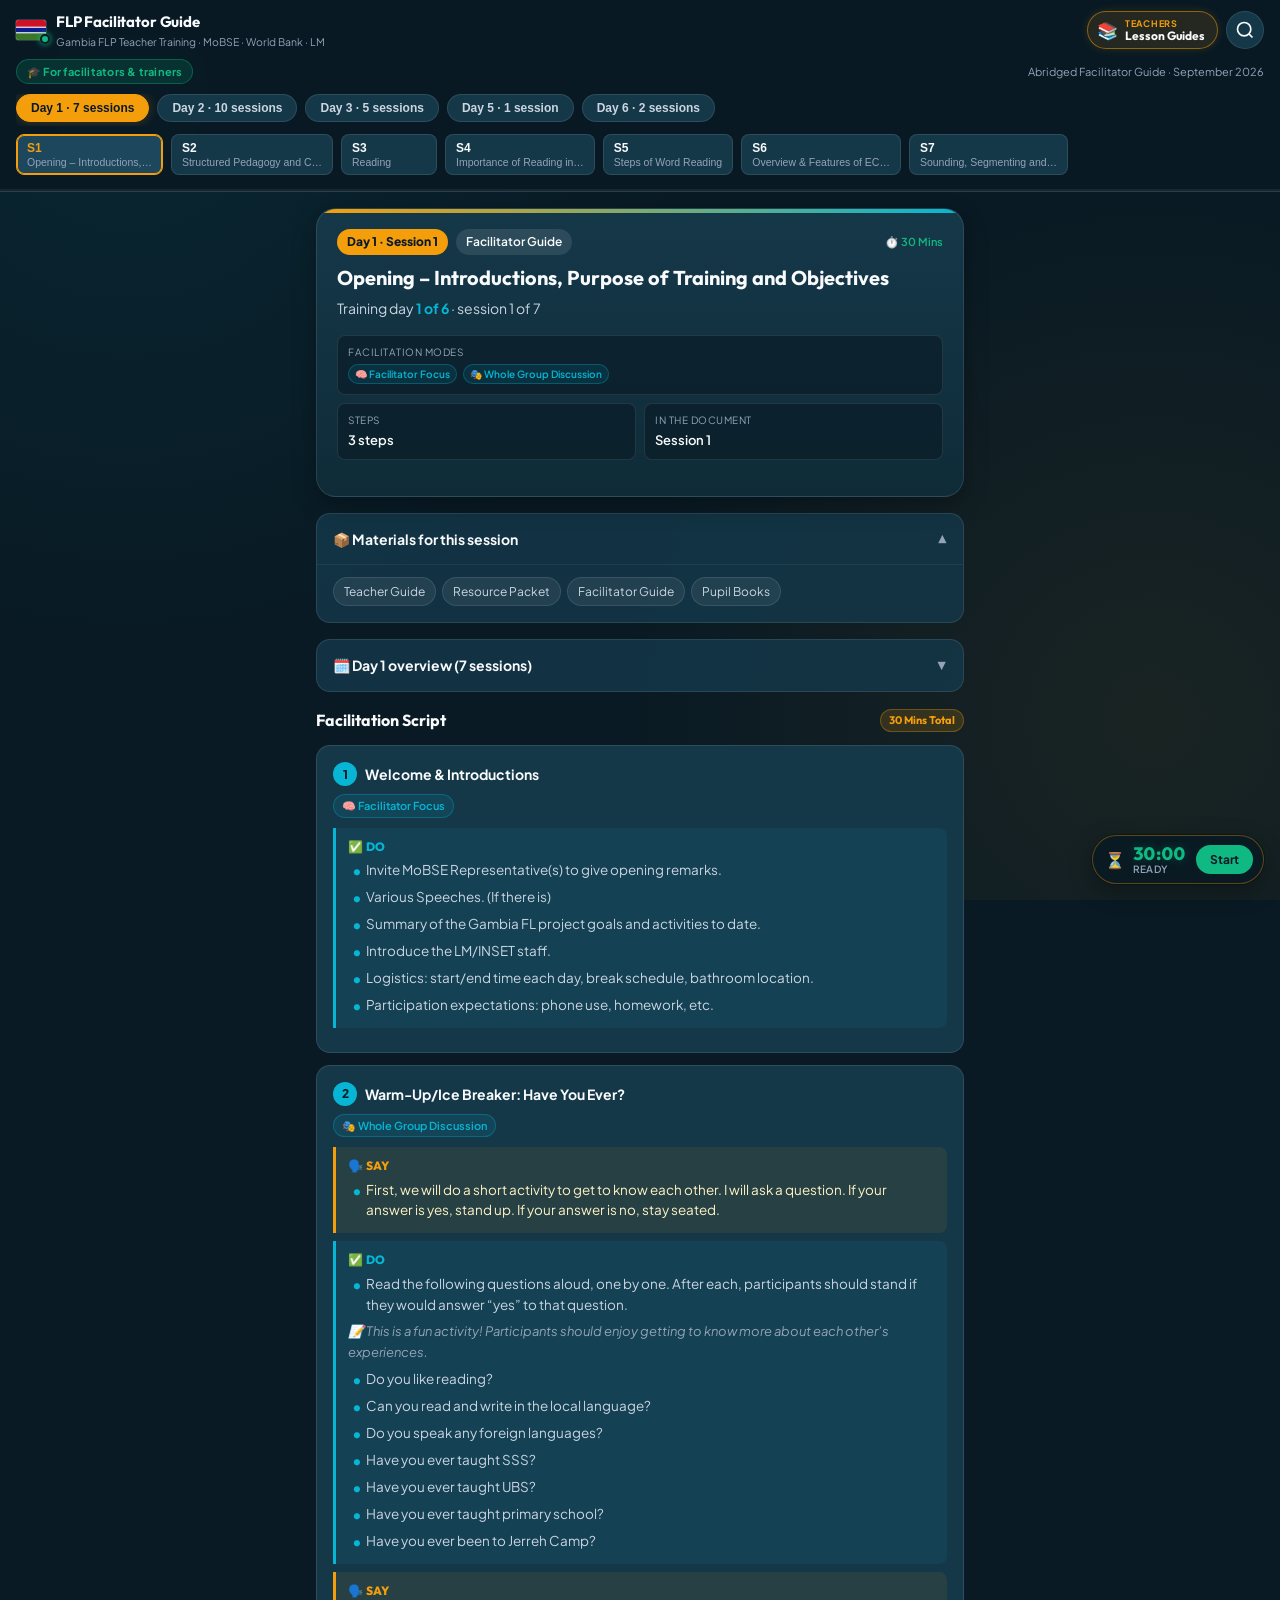
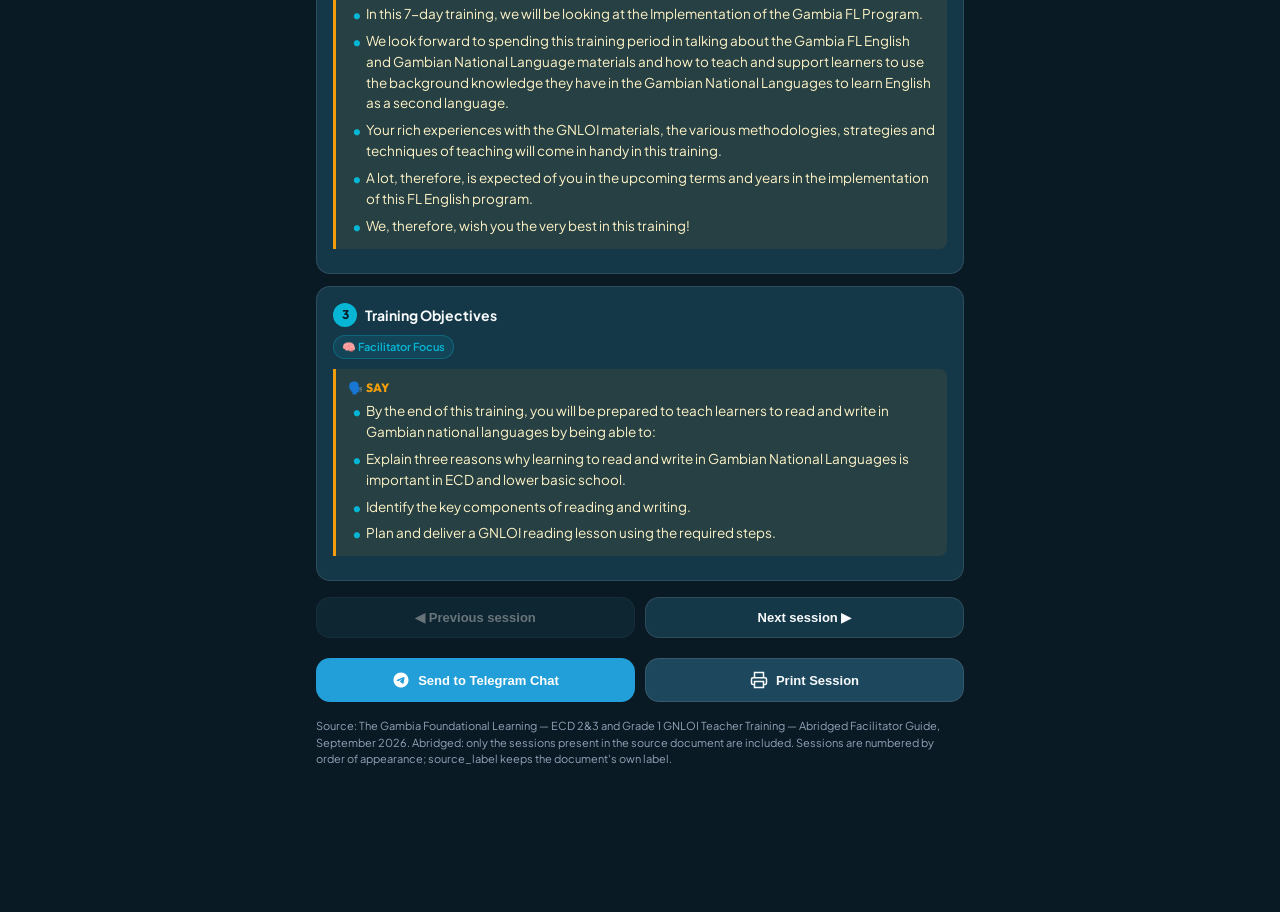
==== commit 029d4968: "feat: labelled Facilitator Guide / Lesson Guides switch buttons in the header The icon-only link was" ====
--- a/facilitator.html
+++ b/facilitator.html
@@ -20,8 +20,8 @@
   <!-- Telegram WebApp SDK -->
   <script src="https://telegram.org/js/telegram-web-app.js"></script>
 
-  <link rel="stylesheet" href="styles.css?v=3.6">
-  <link rel="manifest" href="manifest.json?v=3.6">
+  <link rel="stylesheet" href="styles.css?v=3.7">
+  <link rel="manifest" href="manifest.json?v=3.7">
 </head>
 <body class="facilitator-page">
   <header class="app-header" id="app-header">
@@ -29,13 +29,14 @@
       <div class="brand-badge">
         <span class="flag-icon" role="img" aria-label="The Gambia"><svg viewBox="0 0 36 24" width="30" height="20" xmlns="http://www.w3.org/2000/svg"><rect width="36" height="24" fill="#fff"/><rect width="36" height="8" fill="#ce1126"/><rect y="9.333" width="36" height="5.333" fill="#0c1c8c"/><rect y="16" width="36" height="8" fill="#3a7728"/></svg><span class="status-dot" id="online-badge" title="Cached offline - works without internet"><span class="sr-only" id="status-text">Cached Offline</span></span></span>
         <div class="brand-text">
-          <span class="brand-title">Gambia FLP Facilitator Guide</span>
-          <span class="brand-subtitle">Teacher Training · MoBSE · World Bank · Learning Masterminds</span>
+          <span class="brand-title">FLP Facilitator Guide</span>
+          <span class="brand-subtitle">Gambia FLP Teacher Training · MoBSE · World Bank · LM</span>
         </div>
       </div>
       <div class="header-actions">
-        <a class="icon-btn hub-link" id="hub-link" href="./" title="Back to the Teacher Hub (daily lessons)" aria-label="Teacher Hub">
-          <svg width="18" height="18" viewBox="0 0 24 24" fill="none" stroke="currentColor" stroke-width="2.2" stroke-linecap="round" stroke-linejoin="round"><path d="M4 19.5A2.5 2.5 0 0 1 6.5 17H20"/><path d="M6.5 2H20v20H6.5A2.5 2.5 0 0 1 4 19.5v-15A2.5 2.5 0 0 1 6.5 2z"/></svg>
+        <a class="switch-guide-btn switch-guide-hub" id="hub-link" href="./" title="Back to the Teacher Hub (daily lessons)">
+          <span class="switch-guide-icon" aria-hidden="true">📚</span>
+          <span class="switch-guide-text"><span class="switch-guide-kicker">Teachers</span><span class="switch-guide-label">Lesson Guides</span></span>
         </a>
         <button class="icon-btn" id="search-toggle-btn" title="Search the facilitator guide" aria-label="Search">
           <svg width="20" height="20" viewBox="0 0 24 24" fill="none" stroke="currentColor" stroke-width="2"><circle cx="11" cy="11" r="8"/><line x1="21" y1="21" x2="16.65" y2="16.65"/></svg>
@@ -181,10 +182,10 @@
 
   <div class="toast-notification hidden" id="toast-notification"></div>
 
-  <script src="facilitator.js?v=3.6"></script>
+  <script src="facilitator.js?v=3.7"></script>
   <script>
     if ('serviceWorker' in navigator) {
-      navigator.serviceWorker.register('sw.js?v=3.6').then(function(reg) { reg.update(); })
+      navigator.serviceWorker.register('sw.js?v=3.7').then(function(reg) { reg.update(); })
         .catch(function(err) { console.warn('SW registration:', err); });
     }
   </script>
--- a/styles.css
+++ b/styles.css
@@ -1414,11 +1414,56 @@
   color: var(--text-muted);
 }
 
-.hub-link {
+/* Header switch between the two guides. A labelled pill, not a bare icon:
+   the facilitator guide is a different audience and was easy to miss. */
+.switch-guide-btn {
+  display: inline-flex;
+  align-items: center;
+  gap: 7px;
+  height: 38px;
+  padding: 0 12px 0 9px;
+  border-radius: var(--radius-pill);
   text-decoration: none;
-  display: inline-flex;
-  align-items: center;
-  justify-content: center;
+  background: rgba(16, 185, 129, 0.14);
+  border: 1px solid rgba(16, 185, 129, 0.55);
+  color: var(--text-primary);
+  box-shadow: 0 0 10px rgba(16, 185, 129, 0.18);
+  transition: all 0.2s ease;
+  white-space: nowrap;
+}
+.switch-guide-btn:hover {
+  background: rgba(16, 185, 129, 0.24);
+  transform: translateY(-1px);
+}
+.switch-guide-hub {
+  background: rgba(245, 158, 11, 0.12);
+  border-color: rgba(245, 158, 11, 0.5);
+  box-shadow: 0 0 10px rgba(245, 158, 11, 0.15);
+}
+.switch-guide-hub:hover { background: rgba(245, 158, 11, 0.22); }
+.switch-guide-icon { font-size: 17px; line-height: 1; }
+.switch-guide-text {
+  display: flex;
+  flex-direction: column;
+  line-height: 1.1;
+}
+.switch-guide-kicker {
+  font-size: 9px;
+  text-transform: uppercase;
+  letter-spacing: 0.08em;
+  color: var(--accent-emerald);
+  font-weight: 700;
+}
+.switch-guide-hub .switch-guide-kicker { color: var(--accent-gold); }
+.switch-guide-label {
+  font-family: var(--font-heading);
+  font-size: 12px;
+  font-weight: 700;
+}
+/* Narrow phones: keep the label, let the brand subtitle give way */
+@media (max-width: 400px) {
+  .switch-guide-btn { padding: 0 10px 0 8px; gap: 5px; }
+  .switch-guide-label { font-size: 11px; }
 }
 
 .fac-session-nav {
@@ -1481,9 +1526,22 @@
   white-space: nowrap;
 }
 
+/* The modes card spans the grid so its chips wrap instead of widening it */
+.facilitator-page .quick-specs-grid {
+  grid-template-columns: 1fr 1fr;
+}
+.facilitator-page .spec-card { min-width: 0; }
+.facilitator-page .spec-card:first-child {
+  grid-column: 1 / -1;
+}
+.facilitator-page .spec-card:first-child .spec-val {
+  white-space: normal;
+  overflow: visible;
+}
 .spec-card .fac-mode-chip {
   font-size: 10px;
   padding: 1px 6px;
+  white-space: normal;
 }
 
 .fac-mode-row {
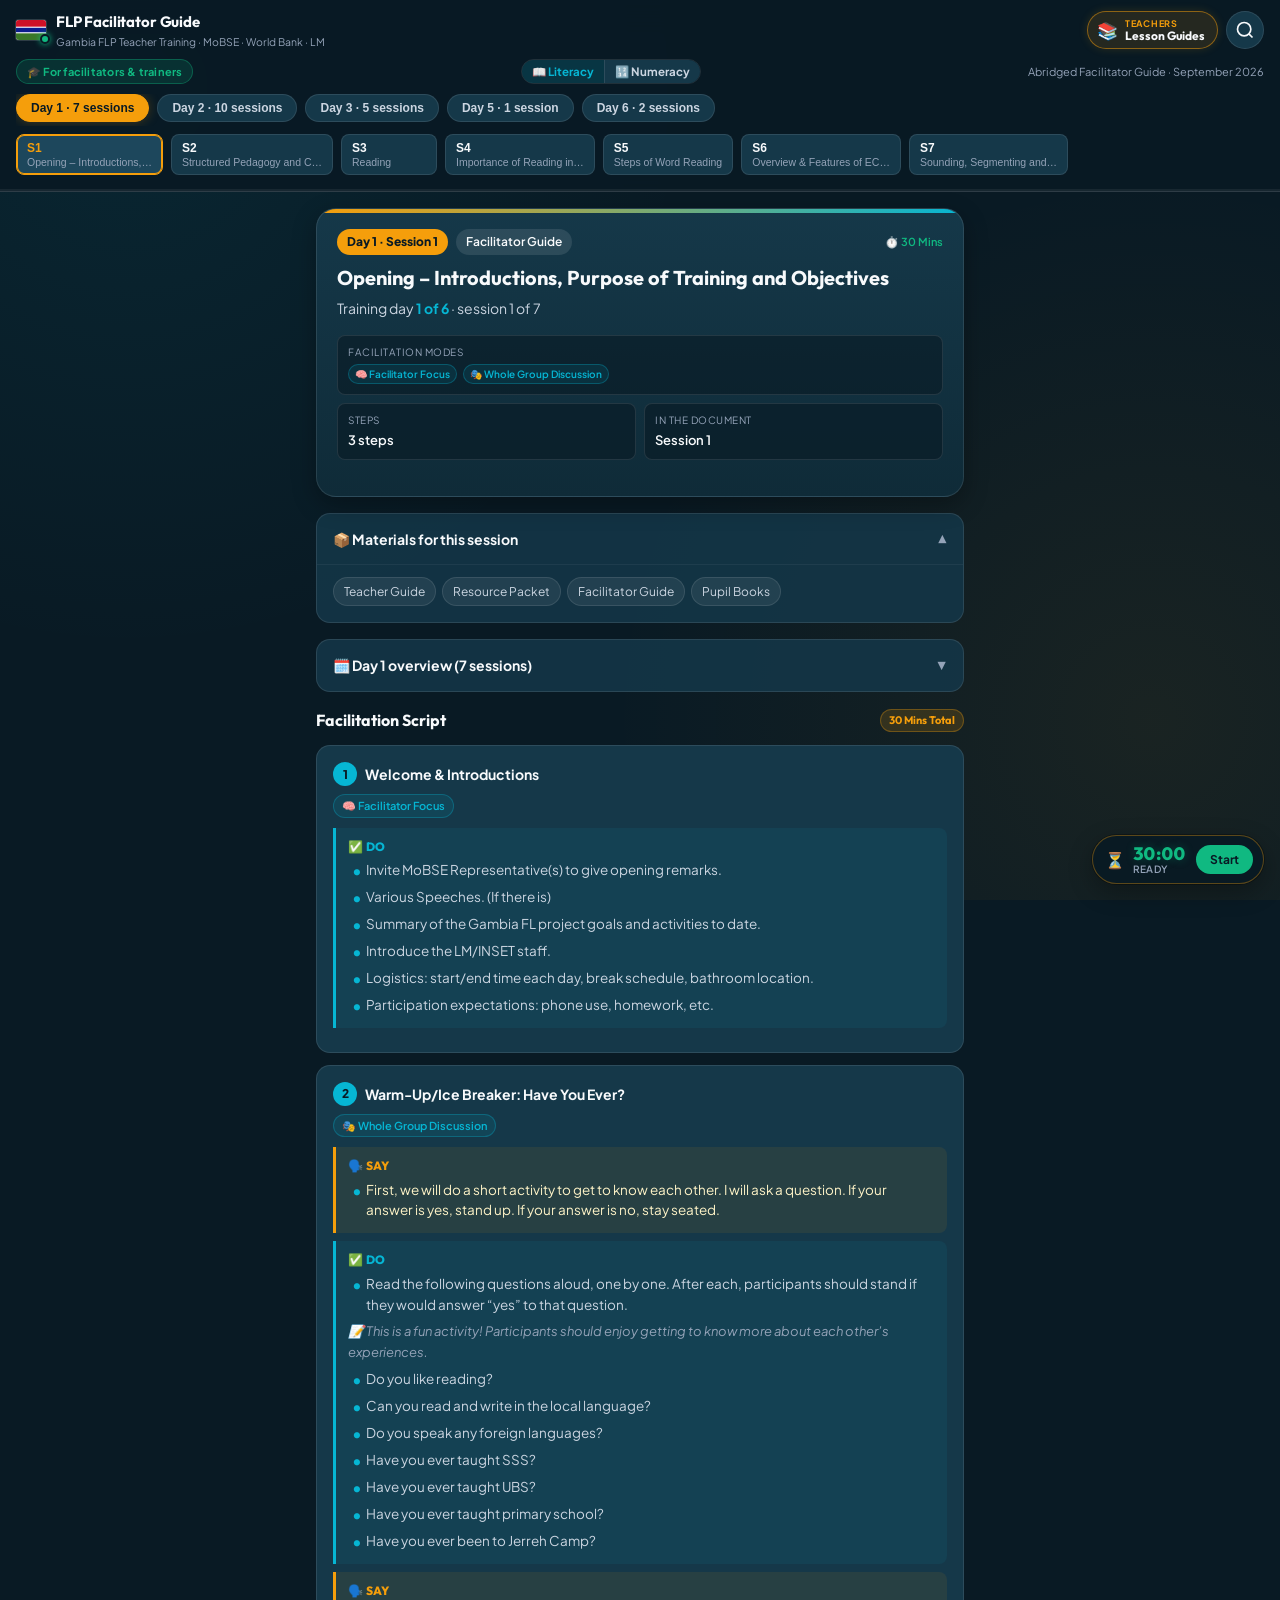
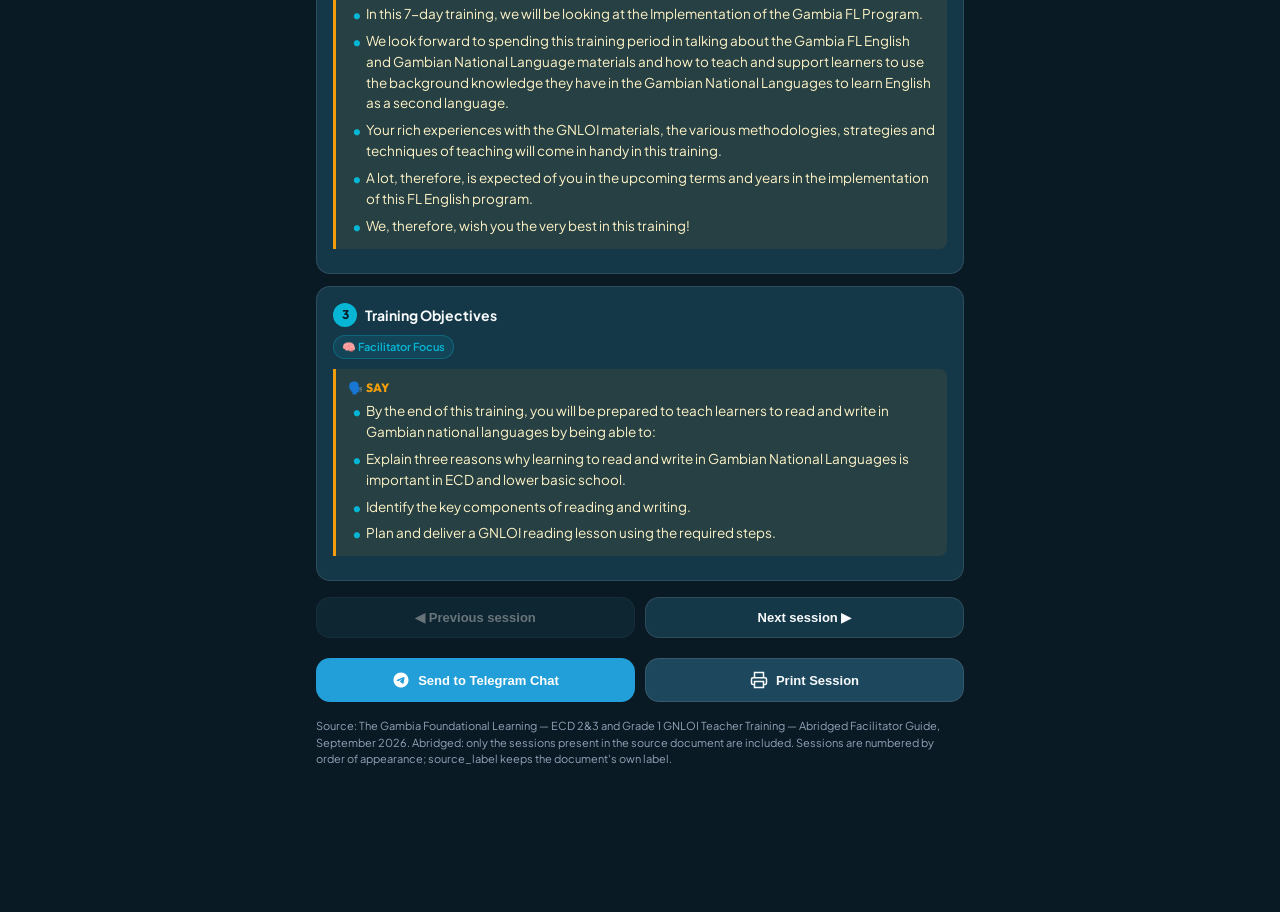
==== commit 309c7d7a: "feat: Grade 1 Numeracy lesson guides and Numeracy Facilitator Guide - Grade menu gains a Numeracy gr" ====
--- a/facilitator.html
+++ b/facilitator.html
@@ -4,7 +4,7 @@
   <meta charset="UTF-8">
   <meta name="viewport" content="width=device-width, initial-scale=1.0, maximum-scale=1.0, user-scalable=no">
   <title>Gambia FLP - Facilitator Guide (Teacher Training)</title>
-  <meta name="description" content="Abridged Literacy Facilitator Guide for the Gambia Foundational Learning Programme ECD 2&3 and Grade 1 GNLOI teacher training - session-by-session facilitation scripts for trainers.">
+  <meta name="description" content="Abridged Literacy and Numeracy Facilitator Guides for the Gambia Foundational Learning Programme ECD 2&3 and Grade 1 GNLOI teacher training - session-by-session facilitation scripts for trainers.">
   <meta name="theme-color" content="#0d3b4c">
   <link rel="icon" type="image/png" sizes="192x192" href="icon-192.png">
   <link rel="apple-touch-icon" href="apple-touch-icon.png">
@@ -20,8 +20,8 @@
   <!-- Telegram WebApp SDK -->
   <script src="https://telegram.org/js/telegram-web-app.js"></script>
 
-  <link rel="stylesheet" href="styles.css?v=3.7">
-  <link rel="manifest" href="manifest.json?v=3.7">
+  <link rel="stylesheet" href="styles.css?v=4.0">
+  <link rel="manifest" href="manifest.json?v=4.0">
 </head>
 <body class="facilitator-page">
   <header class="app-header" id="app-header">
@@ -47,6 +47,10 @@
     <!-- Audience strip: this guide is for trainers, not classroom teachers -->
     <div class="fac-audience-row">
       <span class="fac-audience-badge">🎓 For facilitators &amp; trainers</span>
+      <div class="fac-guide-switch" role="group" aria-label="Choose facilitator guide">
+        <button type="button" class="fac-guide-btn" data-guide="literacy">📖 Literacy</button>
+        <button type="button" class="fac-guide-btn" data-guide="numeracy">🔢 Numeracy</button>
+      </div>
       <span class="fac-guide-version" id="fac-guide-version">Abridged Facilitator Guide · September 2026</span>
     </div>
 
@@ -182,10 +186,10 @@
 
   <div class="toast-notification hidden" id="toast-notification"></div>
 
-  <script src="facilitator.js?v=3.7"></script>
+  <script src="facilitator.js?v=4.0"></script>
   <script>
     if ('serviceWorker' in navigator) {
-      navigator.serviceWorker.register('sw.js?v=3.7').then(function(reg) { reg.update(); })
+      navigator.serviceWorker.register('sw.js?v=4.0').then(function(reg) { reg.update(); })
         .catch(function(err) { console.warn('SW registration:', err); });
     }
   </script>
--- a/styles.css
+++ b/styles.css
@@ -1460,6 +1460,33 @@
   font-size: 12px;
   font-weight: 700;
 }
+/* Callout strip above the lesson: names the Facilitator Guide in words */
+.fac-callout {
+  display: flex;
+  align-items: center;
+  gap: 12px;
+  margin: 0 0 14px;
+  padding: 10px 14px;
+  border-radius: var(--radius-md);
+  text-decoration: none;
+  color: var(--text-primary);
+  background: linear-gradient(90deg, rgba(16, 185, 129, 0.18), rgba(6, 182, 212, 0.10));
+  border: 1px solid rgba(16, 185, 129, 0.5);
+  box-shadow: 0 0 14px rgba(16, 185, 129, 0.15);
+  transition: all 0.2s ease;
+}
+.fac-callout:hover { border-color: var(--accent-emerald); transform: translateY(-1px); }
+.fac-callout-icon { font-size: 24px; line-height: 1; flex-shrink: 0; }
+.fac-callout-text { display: flex; flex-direction: column; gap: 2px; min-width: 0; }
+.fac-callout-text strong {
+  font-family: var(--font-heading);
+  font-size: 14px;
+  color: var(--accent-emerald);
+}
+.fac-callout-text span { font-size: 12px; color: var(--text-secondary); line-height: 1.4; }
+.fac-callout-arrow { margin-left: auto; font-size: 20px; color: var(--accent-emerald); flex-shrink: 0; }
+@media print { .fac-callout { display: none !important; } }
+
 /* Narrow phones: keep the label, let the brand subtitle give way */
 @media (max-width: 400px) {
   .switch-guide-btn { padding: 0 10px 0 8px; gap: 5px; }
@@ -1742,3 +1769,130 @@
   .fac-cue-say .fac-cue-text, .fac-cue-say .bullet-item, .fac-cue-say .step-paragraph,
   .fac-table th, .fac-table td, .fac-cue-text { color: black; }
 }
+
+/* ==========================================================================
+   Grade 1 Numeracy (subject switch in the grade select)
+   ========================================================================== */
+.custom-select optgroup {
+  background: var(--bg-secondary);
+  color: var(--text-muted);
+  font-weight: 700;
+}
+.custom-select option {
+  background: var(--bg-surface);
+  color: var(--text-primary);
+}
+.custom-select option:disabled {
+  color: var(--text-muted);
+}
+
+/* Activity code (G1T1U1N1) and curriculum outcome code (1.1.2.1) */
+.num-code {
+  display: inline-block;
+  font-family: ui-monospace, SFMono-Regular, Menlo, Consolas, monospace;
+  font-size: 10.5px;
+  font-weight: 700;
+  letter-spacing: 0.02em;
+  color: var(--accent-cyan);
+  background: rgba(6, 182, 212, 0.12);
+  border: 1px solid rgba(6, 182, 212, 0.3);
+  border-radius: 4px;
+  padding: 1px 5px;
+  vertical-align: 1px;
+}
+
+/* The activity title in the national language, under the English one */
+.num-act-meta {
+  display: flex;
+  flex-wrap: wrap;
+  align-items: baseline;
+  gap: 6px;
+  margin-bottom: 8px;
+}
+.num-nl-title {
+  font-style: italic;
+  color: var(--text-secondary);
+  font-size: 13px;
+}
+
+.num-pb-ref {
+  margin-top: 8px;
+  font-size: 12.5px;
+  color: var(--accent-emerald);
+}
+
+/* Mental Maths / Reinforcement pools: one collapsible item per activity */
+.num-pool-item {
+  border: 1px solid var(--border-subtle);
+  border-radius: var(--radius-sm);
+  background: rgba(255, 255, 255, 0.03);
+  margin: 6px 0;
+}
+.num-pool-item > summary {
+  cursor: pointer;
+  padding: 8px 10px;
+  font-size: 13px;
+  color: var(--text-primary);
+  line-height: 1.45;
+  list-style-position: inside;
+}
+.num-pool-item > summary .num-nl-title {
+  display: block;
+  font-size: 12px;
+  margin-top: 2px;
+}
+.num-pool-item[open] > summary {
+  border-bottom: 1px solid var(--border-subtle);
+}
+.num-pool-body {
+  padding: 6px 10px 8px;
+}
+
+.styled-list li.num-outcomes-head {
+  list-style: none;
+  margin: 12px 0 4px -18px;
+  font-weight: 700;
+  font-size: 12px;
+  letter-spacing: 0.03em;
+  text-transform: uppercase;
+  color: var(--text-muted);
+}
+.styled-list li.num-unit-outcome {
+  font-size: 12.5px;
+  color: var(--text-secondary);
+}
+
+/* Unit codes ("1.10") are wider than a target letter */
+.subject-numeracy #hero-target-letter {
+  font-size: 20px;
+}
+
+/* Facilitator page: Literacy | Numeracy guide switch */
+.fac-guide-switch {
+  display: inline-flex;
+  border: 1px solid var(--border-subtle);
+  border-radius: var(--radius-pill);
+  overflow: hidden;
+}
+.fac-guide-btn {
+  background: var(--bg-surface);
+  color: var(--text-secondary);
+  border: 0;
+  padding: 4px 10px;
+  font-size: 11.5px;
+  font-weight: 700;
+  cursor: pointer;
+  font-family: inherit;
+}
+.fac-guide-btn + .fac-guide-btn {
+  border-left: 1px solid var(--border-subtle);
+}
+.fac-guide-btn.active {
+  background: rgba(6, 182, 212, 0.18);
+  color: var(--accent-cyan);
+}
+
+@media print {
+  .num-pool-item { border: 0; }
+  .fac-guide-switch { display: none !important; }
+}
